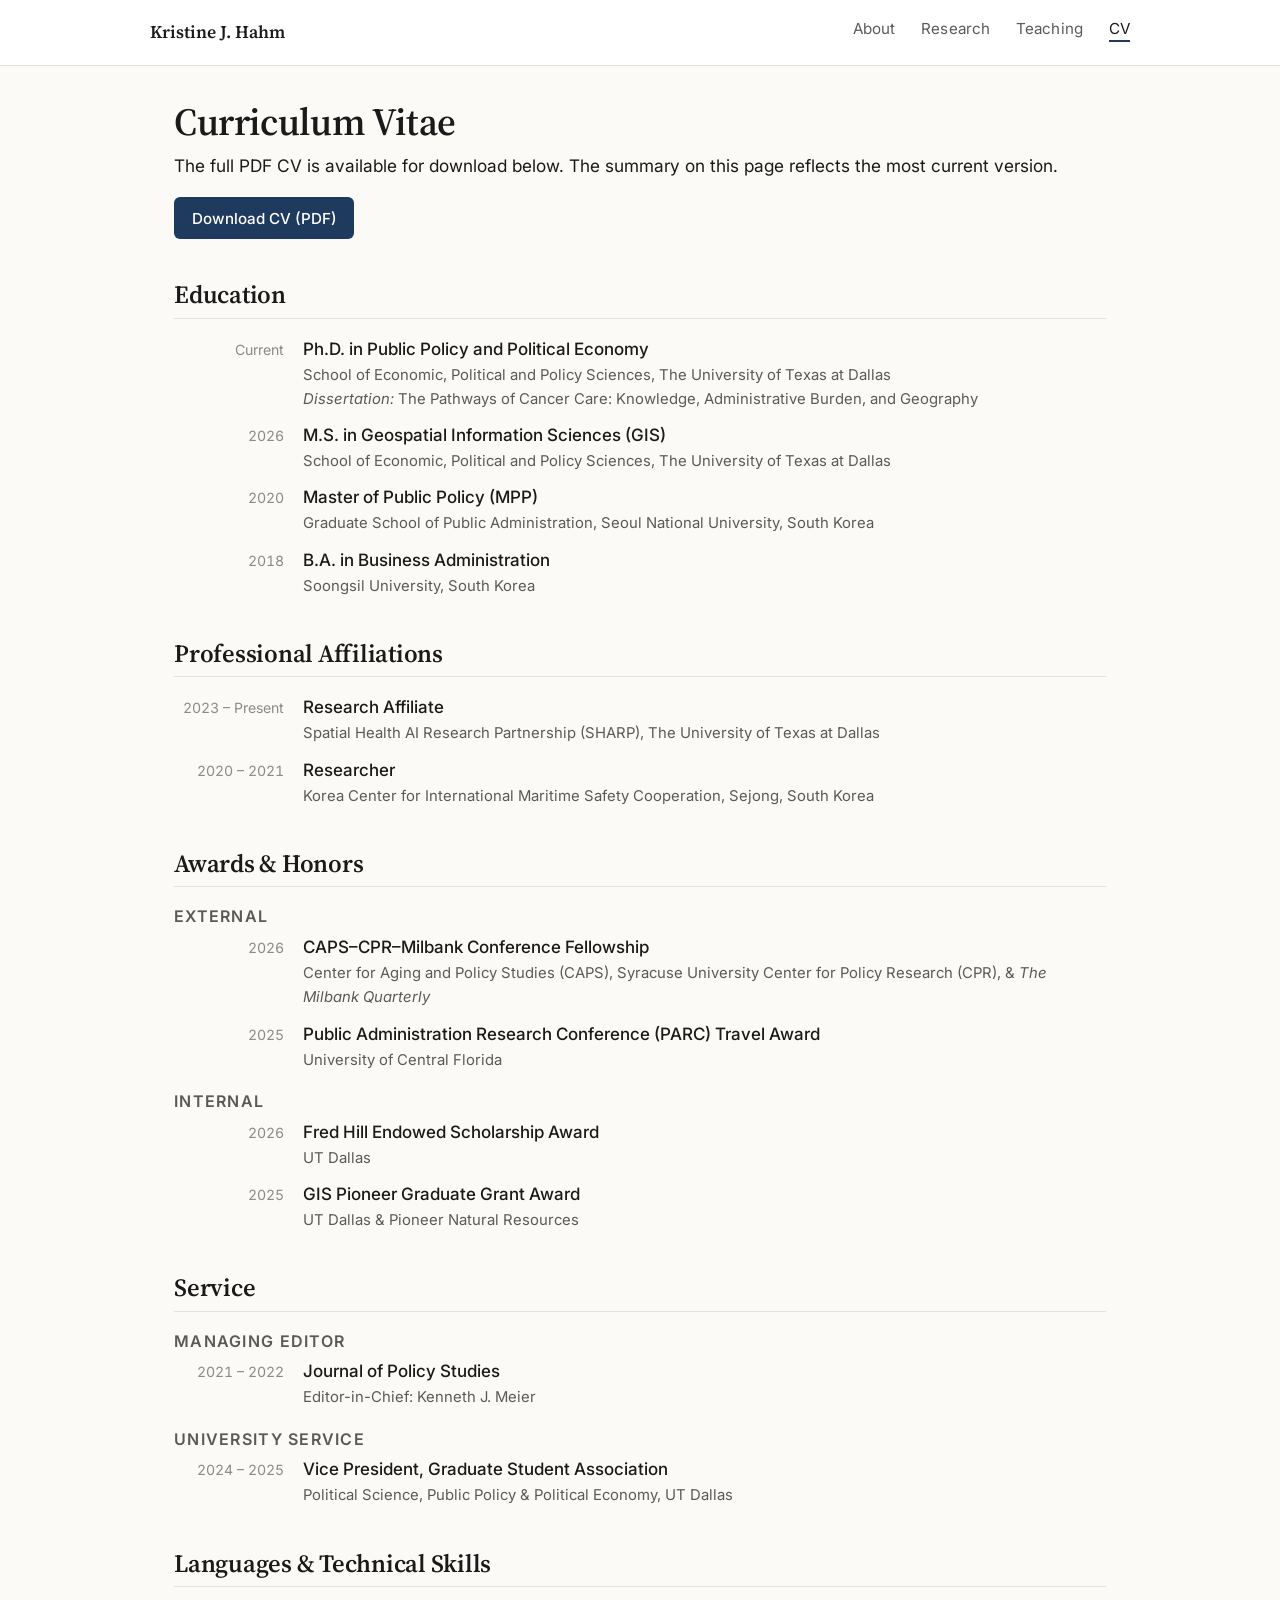
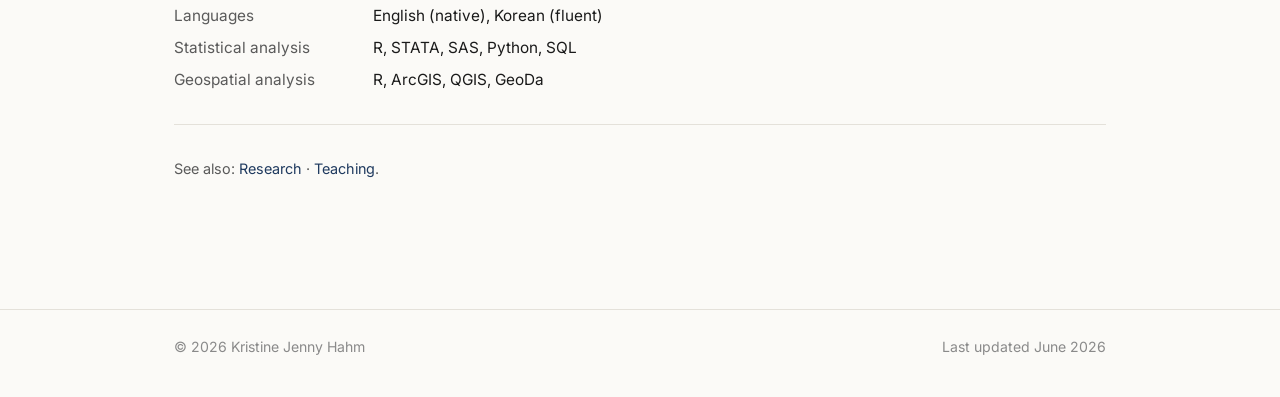
==== cv.html @ a1dc701b "Add files via upload" ====
<!doctype html>
<html lang="en">
<head>
  <meta charset="utf-8" />
  <meta name="viewport" content="width=device-width, initial-scale=1" />
  <title>CV — Kristine Jenny Hahm</title>
  <meta name="description" content="Curriculum vitae of Kristine Jenny Hahm." />
  <link rel="preconnect" href="https://fonts.googleapis.com" />
  <link rel="preconnect" href="https://fonts.gstatic.com" crossorigin />
  <link href="https://fonts.googleapis.com/css2?family=Inter:wght@400;500;600&family=Source+Serif+4:wght@400;500;600;700&display=swap" rel="stylesheet" />
  <link rel="stylesheet" href="css/style.css" />
</head>
<body>

<header class="site-header">
  <div class="container nav">
    <a href="index.html" class="nav-brand">Kristine J. Hahm</a>
    <nav>
      <ul class="nav-links">
        <li><a href="index.html">About</a></li>
        <li><a href="research.html">Research</a></li>
        <li><a href="teaching.html">Teaching</a></li>
        <li><a href="cv.html" class="active">CV</a></li>
      </ul>
    </nav>
  </div>
</header>

<main>
  <div class="container">

    <h1>Curriculum Vitae</h1>
    <p class="lead">
      The full PDF CV is available for download below. The summary on this page reflects the most current version.
    </p>

    <p>
      <a class="cta" href="assets/Hahm_CV.pdf" download>Download CV (PDF)</a>
    </p>

    <!-- ============ Education ============ -->
    <h2>Education</h2>
    <div class="timeline">
      <div class="year">Current</div>
      <div class="item">
        <div class="title">Ph.D. in Public Policy and Political Economy</div>
        <div class="sub">School of Economic, Political and Policy Sciences, The University of Texas at Dallas</div>
        <div class="sub"><em>Dissertation:</em> The Pathways of Cancer Care: Knowledge, Administrative Burden, and Geography</div>
      </div>

      <div class="year">2026</div>
      <div class="item">
        <div class="title">M.S. in Geospatial Information Sciences (GIS)</div>
        <div class="sub">School of Economic, Political and Policy Sciences, The University of Texas at Dallas</div>
      </div>

      <div class="year">2020</div>
      <div class="item">
        <div class="title">Master of Public Policy (MPP)</div>
        <div class="sub">Graduate School of Public Administration, Seoul National University, South Korea</div>
      </div>

      <div class="year">2018</div>
      <div class="item">
        <div class="title">B.A. in Business Administration</div>
        <div class="sub">Soongsil University, South Korea</div>
      </div>
    </div>

    <!-- ============ Affiliations ============ -->
    <h2>Professional Affiliations</h2>
    <div class="timeline">
      <div class="year">2023 – Present</div>
      <div class="item">
        <div class="title">Research Affiliate</div>
        <div class="sub">Spatial Health AI Research Partnership (SHARP), The University of Texas at Dallas</div>
      </div>
      <div class="year">2020 – 2021</div>
      <div class="item">
        <div class="title">Researcher</div>
        <div class="sub">Korea Center for International Maritime Safety Cooperation, Sejong, South Korea</div>
      </div>
    </div>

    <!-- ============ Awards ============ -->
    <h2>Awards &amp; Honors</h2>

    <h4>External</h4>
    <div class="timeline">
      <div class="year">2026</div>
      <div class="item">
        <div class="title">CAPS–CPR–Milbank Conference Fellowship</div>
        <div class="sub">Center for Aging and Policy Studies (CAPS), Syracuse University Center for Policy Research (CPR), &amp; <em>The Milbank Quarterly</em></div>
      </div>
      <div class="year">2025</div>
      <div class="item">
        <div class="title">Public Administration Research Conference (PARC) Travel Award</div>
        <div class="sub">University of Central Florida</div>
      </div>
    </div>

    <h4>Internal</h4>
    <div class="timeline">
      <div class="year">2026</div>
      <div class="item">
        <div class="title">Fred Hill Endowed Scholarship Award</div>
        <div class="sub">UT Dallas</div>
      </div>
      <div class="year">2025</div>
      <div class="item">
        <div class="title">GIS Pioneer Graduate Grant Award</div>
        <div class="sub">UT Dallas &amp; Pioneer Natural Resources</div>
      </div>
    </div>

    <!-- ============ Service ============ -->
    <h2>Service</h2>

    <h4>Managing Editor</h4>
    <div class="timeline">
      <div class="year">2021 – 2022</div>
      <div class="item">
        <div class="title">Journal of Policy Studies</div>
        <div class="sub">Editor-in-Chief: Kenneth J. Meier</div>
      </div>
    </div>

    <h4>University Service</h4>
    <div class="timeline">
      <div class="year">2024 – 2025</div>
      <div class="item">
        <div class="title">Vice President, Graduate Student Association</div>
        <div class="sub">Political Science, Public Policy &amp; Political Economy, UT Dallas</div>
      </div>
    </div>

    <!-- ============ Skills ============ -->
    <h2>Languages &amp; Technical Skills</h2>
    <dl class="facts">
      <dt>Languages</dt>
      <dd>English (native), Korean (fluent)</dd>
      <dt>Statistical analysis</dt>
      <dd>R, STATA, SAS, Python, SQL</dd>
      <dt>Geospatial analysis</dt>
      <dd>R, ArcGIS, QGIS, GeoDa</dd>
    </dl>

    <hr/>
    <p class="small muted">
      See also: <a href="research.html">Research</a> · <a href="teaching.html">Teaching</a>.
    </p>

  </div>
</main>

<footer class="site-footer">
  <div class="container">
    <span>&copy; <span id="year"></span> Kristine Jenny Hahm</span>
    <span>Last updated June 2026</span>
  </div>
</footer>

<script>document.getElementById('year').textContent = new Date().getFullYear();</script>

</body>
</html>
---- css/style.css ----
/* ---------- Variables ---------- */
:root {
  --color-bg: #fbfaf7;
  --color-surface: #ffffff;
  --color-text: #1a1a1a;
  --color-muted: #5a5a5a;
  --color-soft: #8a8a8a;
  --color-rule: #e4e1da;
  --color-accent: #1f3a5f;       /* deep navy */
  --color-accent-hover: #2f5685;
  --color-highlight: #8b2e2e;    /* deep burgundy for accents */

  --font-serif: 'Source Serif 4', 'Source Serif Pro', 'Crimson Pro', Georgia, 'Times New Roman', serif;
  --font-sans:  'Inter', -apple-system, BlinkMacSystemFont, 'Segoe UI', Helvetica, Arial, sans-serif;

  --max-width: 980px;
  --gutter: 1.5rem;
  --radius: 6px;
  --transition: 160ms ease;
}

/* ---------- Reset / Base ---------- */
*, *::before, *::after { box-sizing: border-box; }
html { -webkit-text-size-adjust: 100%; }
body {
  margin: 0;
  background: var(--color-bg);
  color: var(--color-text);
  font-family: var(--font-sans);
  font-size: 17px;
  line-height: 1.65;
  -webkit-font-smoothing: antialiased;
  -moz-osx-font-smoothing: grayscale;
}

img { max-width: 100%; height: auto; display: block; }

a {
  color: var(--color-accent);
  text-decoration: none;
  border-bottom: 1px solid transparent;
  transition: color var(--transition), border-color var(--transition);
}
a:hover { color: var(--color-accent-hover); border-bottom-color: currentColor; }

h1, h2, h3, h4 {
  font-family: var(--font-serif);
  font-weight: 600;
  color: var(--color-text);
  letter-spacing: -0.01em;
  line-height: 1.25;
  margin-top: 0;
}

h1 { font-size: 2.4rem; margin-bottom: 0.4rem; }
h2 {
  font-size: 1.55rem;
  margin: 2.5rem 0 1rem;
  padding-bottom: 0.45rem;
  border-bottom: 1px solid var(--color-rule);
}
h3 { font-size: 1.15rem; margin: 1.6rem 0 0.5rem; }
h4 { font-size: 1rem; margin: 1.2rem 0 0.4rem; color: var(--color-muted); text-transform: uppercase; letter-spacing: 0.08em; font-family: var(--font-sans); font-weight: 600; }

p { margin: 0 0 1rem; }

ul { padding-left: 1.2rem; }
li { margin-bottom: 0.5rem; }

hr { border: 0; border-top: 1px solid var(--color-rule); margin: 2rem 0; }

/* ---------- Layout ---------- */
.container {
  max-width: var(--max-width);
  margin: 0 auto;
  padding: 0 var(--gutter);
}

main {
  padding: 2rem 0 4rem;
}

/* ---------- Navigation ---------- */
.site-header {
  background: var(--color-surface);
  border-bottom: 1px solid var(--color-rule);
  position: sticky;
  top: 0;
  z-index: 50;
  backdrop-filter: saturate(180%) blur(6px);
}

.nav {
  display: flex;
  align-items: center;
  justify-content: space-between;
  padding: 0.9rem 0;
}

.nav-brand {
  font-family: var(--font-serif);
  font-size: 1.1rem;
  font-weight: 600;
  color: var(--color-text);
  border: none;
}
.nav-brand:hover { color: var(--color-accent); border: none; }

.nav-links {
  display: flex;
  gap: 1.6rem;
  list-style: none;
  margin: 0;
  padding: 0;
}
.nav-links a {
  color: var(--color-muted);
  font-size: 0.95rem;
  letter-spacing: 0.01em;
  border-bottom: 2px solid transparent;
  padding-bottom: 2px;
}
.nav-links a:hover { color: var(--color-accent); }
.nav-links a.active {
  color: var(--color-text);
  border-bottom-color: var(--color-accent);
}

/* ---------- Hero (home) ---------- */
.hero {
  display: grid;
  grid-template-columns: 240px 1fr;
  gap: 2.5rem;
  align-items: start;
  padding: 2.5rem 0 1.5rem;
}

.hero-photo {
  border-radius: var(--radius);
  overflow: hidden;
  box-shadow: 0 1px 3px rgba(0,0,0,0.06), 0 6px 18px rgba(0,0,0,0.06);
  aspect-ratio: 1 / 1;
  background: #eee;
}
.hero-photo img {
  width: 100%; height: 100%; object-fit: cover;
}

.hero-meta {
  margin-top: 0.4rem;
  color: var(--color-muted);
  font-size: 1rem;
  line-height: 1.55;
}
.hero-meta p { margin: 0.15rem 0; }
.hero-meta .role { color: var(--color-text); font-weight: 500; }

.hero-links {
  margin-top: 1rem;
  display: flex;
  flex-wrap: wrap;
  gap: 0.5rem;
}
.hero-links a {
  display: inline-block;
  font-size: 0.9rem;
  padding: 0.35rem 0.8rem;
  border: 1px solid var(--color-rule);
  border-radius: 999px;
  color: var(--color-muted);
  background: var(--color-surface);
}
.hero-links a:hover {
  color: var(--color-accent);
  border-color: var(--color-accent);
}

/* ---------- Content blocks ---------- */
.lead {
  font-size: 1.08rem;
  color: var(--color-text);
}

.tags {
  display: flex;
  flex-wrap: wrap;
  gap: 0.4rem;
  margin: 0.6rem 0 1rem;
  padding: 0;
  list-style: none;
}
.tags li {
  font-size: 0.82rem;
  padding: 0.2rem 0.65rem;
  background: rgba(31, 58, 95, 0.07);
  color: var(--color-accent);
  border-radius: 999px;
  margin: 0;
}

/* Publication-style entries */
.entry {
  margin: 0 0 1.1rem;
  padding-left: 0.9rem;
  border-left: 2px solid var(--color-rule);
}
.entry:hover { border-left-color: var(--color-accent); }
.entry-title {
  font-weight: 500;
  color: var(--color-text);
}
.entry-meta {
  color: var(--color-muted);
  font-size: 0.92rem;
  margin-top: 0.15rem;
}
.entry-venue { font-style: italic; }
.entry-tag {
  display: inline-block;
  font-size: 0.72rem;
  text-transform: uppercase;
  letter-spacing: 0.08em;
  padding: 0.1rem 0.5rem;
  margin-left: 0.4rem;
  border-radius: 3px;
  background: var(--color-highlight);
  color: #fff;
  vertical-align: 0.1em;
}

.subgroup {
  margin: 1.6rem 0 1rem;
}
.subgroup-title {
  font-family: var(--font-sans);
  font-size: 0.82rem;
  text-transform: uppercase;
  letter-spacing: 0.1em;
  color: var(--color-soft);
  margin: 0 0 0.7rem;
  font-weight: 600;
}

/* Two-column blocks for short fact sheets */
.facts {
  display: grid;
  grid-template-columns: 180px 1fr;
  gap: 0.4rem 1.2rem;
  margin: 1rem 0;
  font-size: 0.96rem;
}
.facts dt { color: var(--color-muted); }
.facts dd { margin: 0; }

/* CV-style year/right column */
.timeline {
  display: grid;
  grid-template-columns: 110px 1fr;
  gap: 0.6rem 1.2rem;
  align-items: baseline;
}
.timeline .year {
  color: var(--color-soft);
  font-size: 0.88rem;
  font-variant-numeric: tabular-nums;
  text-align: right;
  padding-top: 0.1rem;
}
.timeline .item .title { font-weight: 500; }
.timeline .item .sub { color: var(--color-muted); font-size: 0.93rem; }

/* CTA / download */
.cta {
  display: inline-flex;
  align-items: center;
  gap: 0.5rem;
  padding: 0.55rem 1.1rem;
  background: var(--color-accent);
  color: #fff;
  border: none;
  border-radius: var(--radius);
  font-size: 0.95rem;
  font-weight: 500;
}
.cta:hover { background: var(--color-accent-hover); color: #fff; border: none; }
.cta.secondary {
  background: transparent;
  color: var(--color-accent);
  border: 1px solid var(--color-accent);
}
.cta.secondary:hover { background: var(--color-accent); color: #fff; }

/* ---------- Footer ---------- */
.site-footer {
  border-top: 1px solid var(--color-rule);
  padding: 1.6rem 0 2.4rem;
  margin-top: 3rem;
  color: var(--color-soft);
  font-size: 0.88rem;
}
.site-footer .container {
  display: flex;
  justify-content: space-between;
  flex-wrap: wrap;
  gap: 0.5rem;
}

/* ---------- Utility ---------- */
.muted { color: var(--color-muted); }
.small { font-size: 0.9rem; }
.center { text-align: center; }
.mb-0 { margin-bottom: 0; }
.mt-0 { margin-top: 0; }

/* ---------- Responsive ---------- */
@media (max-width: 720px) {
  body { font-size: 16px; }
  h1 { font-size: 1.9rem; }
  h2 { font-size: 1.35rem; }
  .hero {
    grid-template-columns: 1fr;
    gap: 1.5rem;
    padding-top: 1.5rem;
    text-align: left;
  }
  .hero-photo {
    max-width: 200px;
  }
  .facts { grid-template-columns: 1fr; gap: 0.1rem; }
  .facts dt { color: var(--color-soft); font-size: 0.85rem; text-transform: uppercase; letter-spacing: 0.05em; margin-top: 0.6rem; }
  .timeline { grid-template-columns: 1fr; gap: 0.2rem; }
  .timeline .year { text-align: left; }
  .nav { flex-direction: column; gap: 0.6rem; align-items: flex-start; }
  .nav-links { gap: 1.1rem; flex-wrap: wrap; }
}
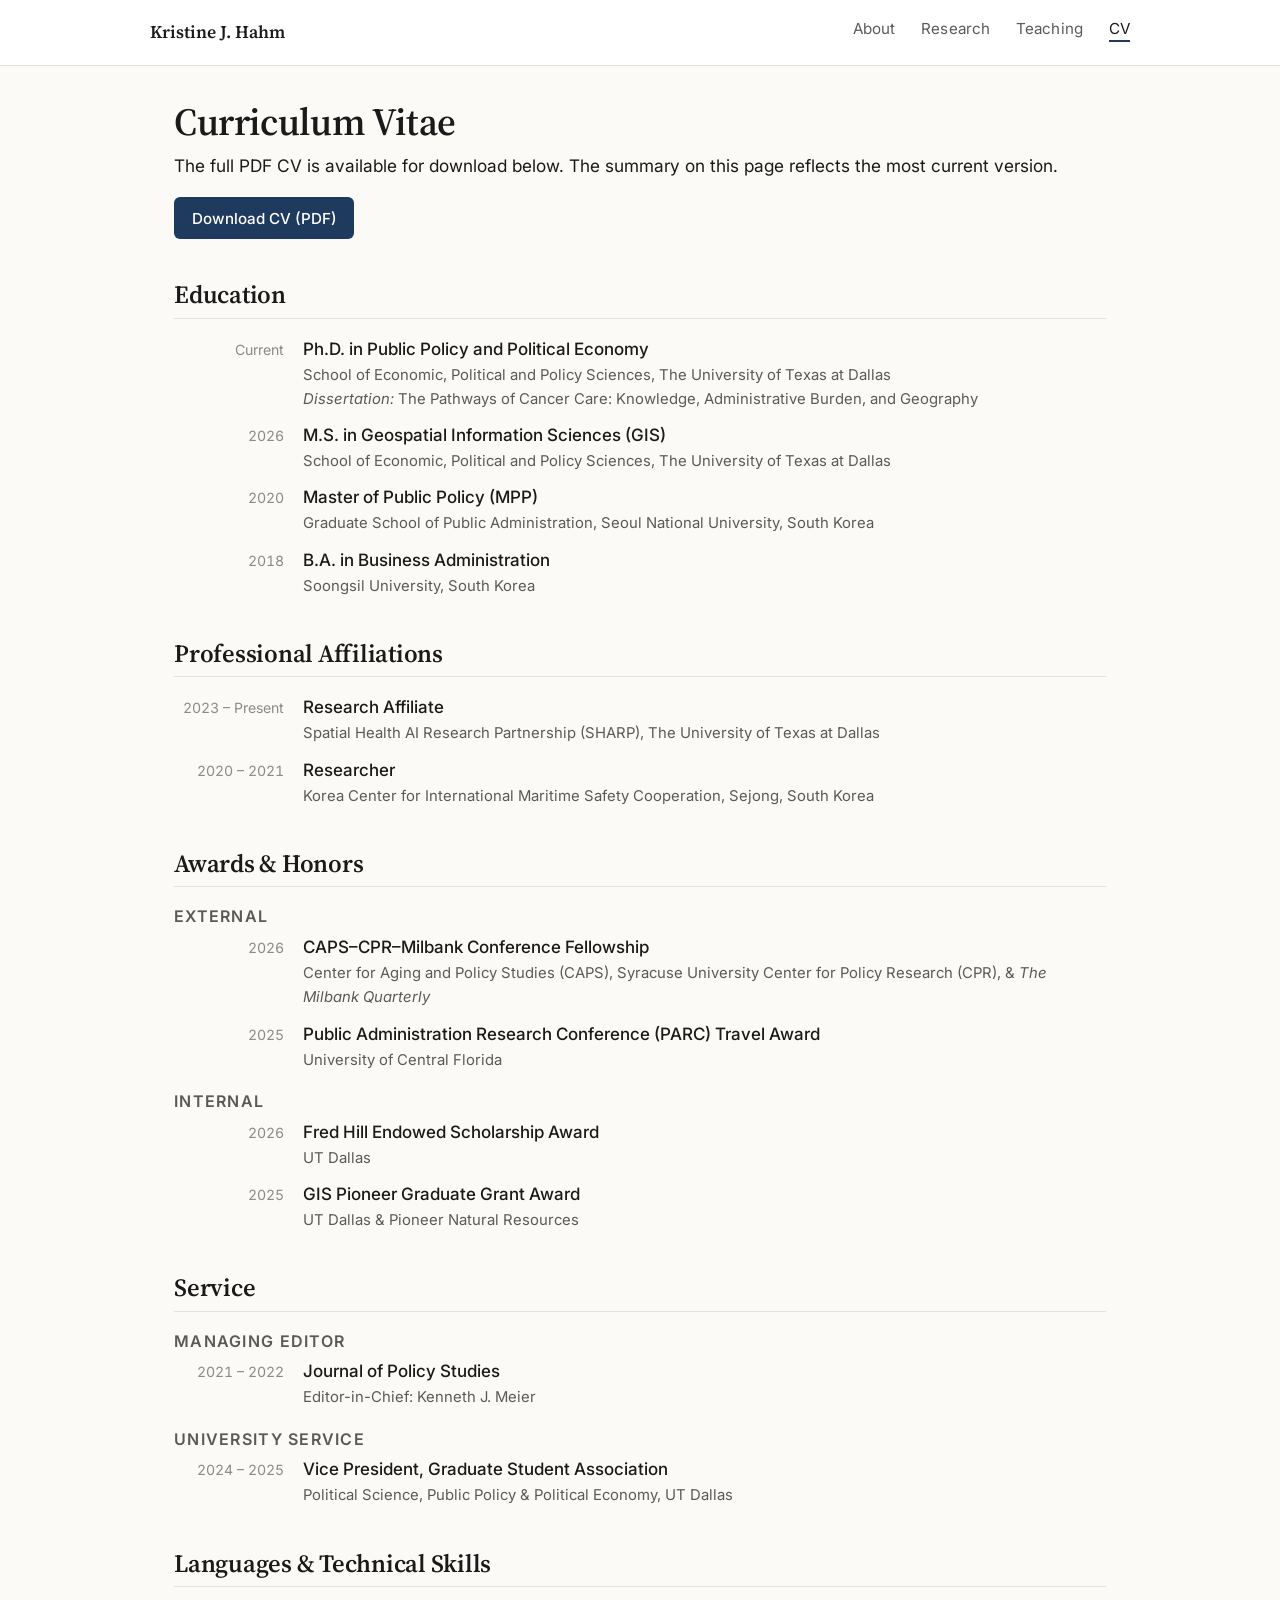
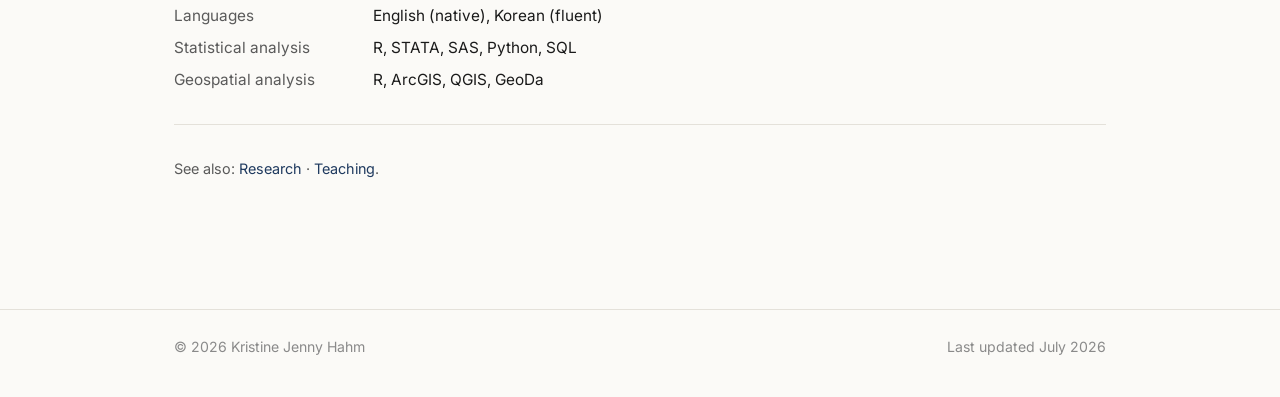
==== commit 7eba4ee3: "Add files via upload" ====
--- a/cv.html
+++ b/cv.html
@@ -156,7 +156,7 @@
 <footer class="site-footer">
   <div class="container">
     <span>&copy; <span id="year"></span> Kristine Jenny Hahm</span>
-    <span>Last updated June 2026</span>
+    <span>Last updated July 2026</span>
   </div>
 </footer>
 
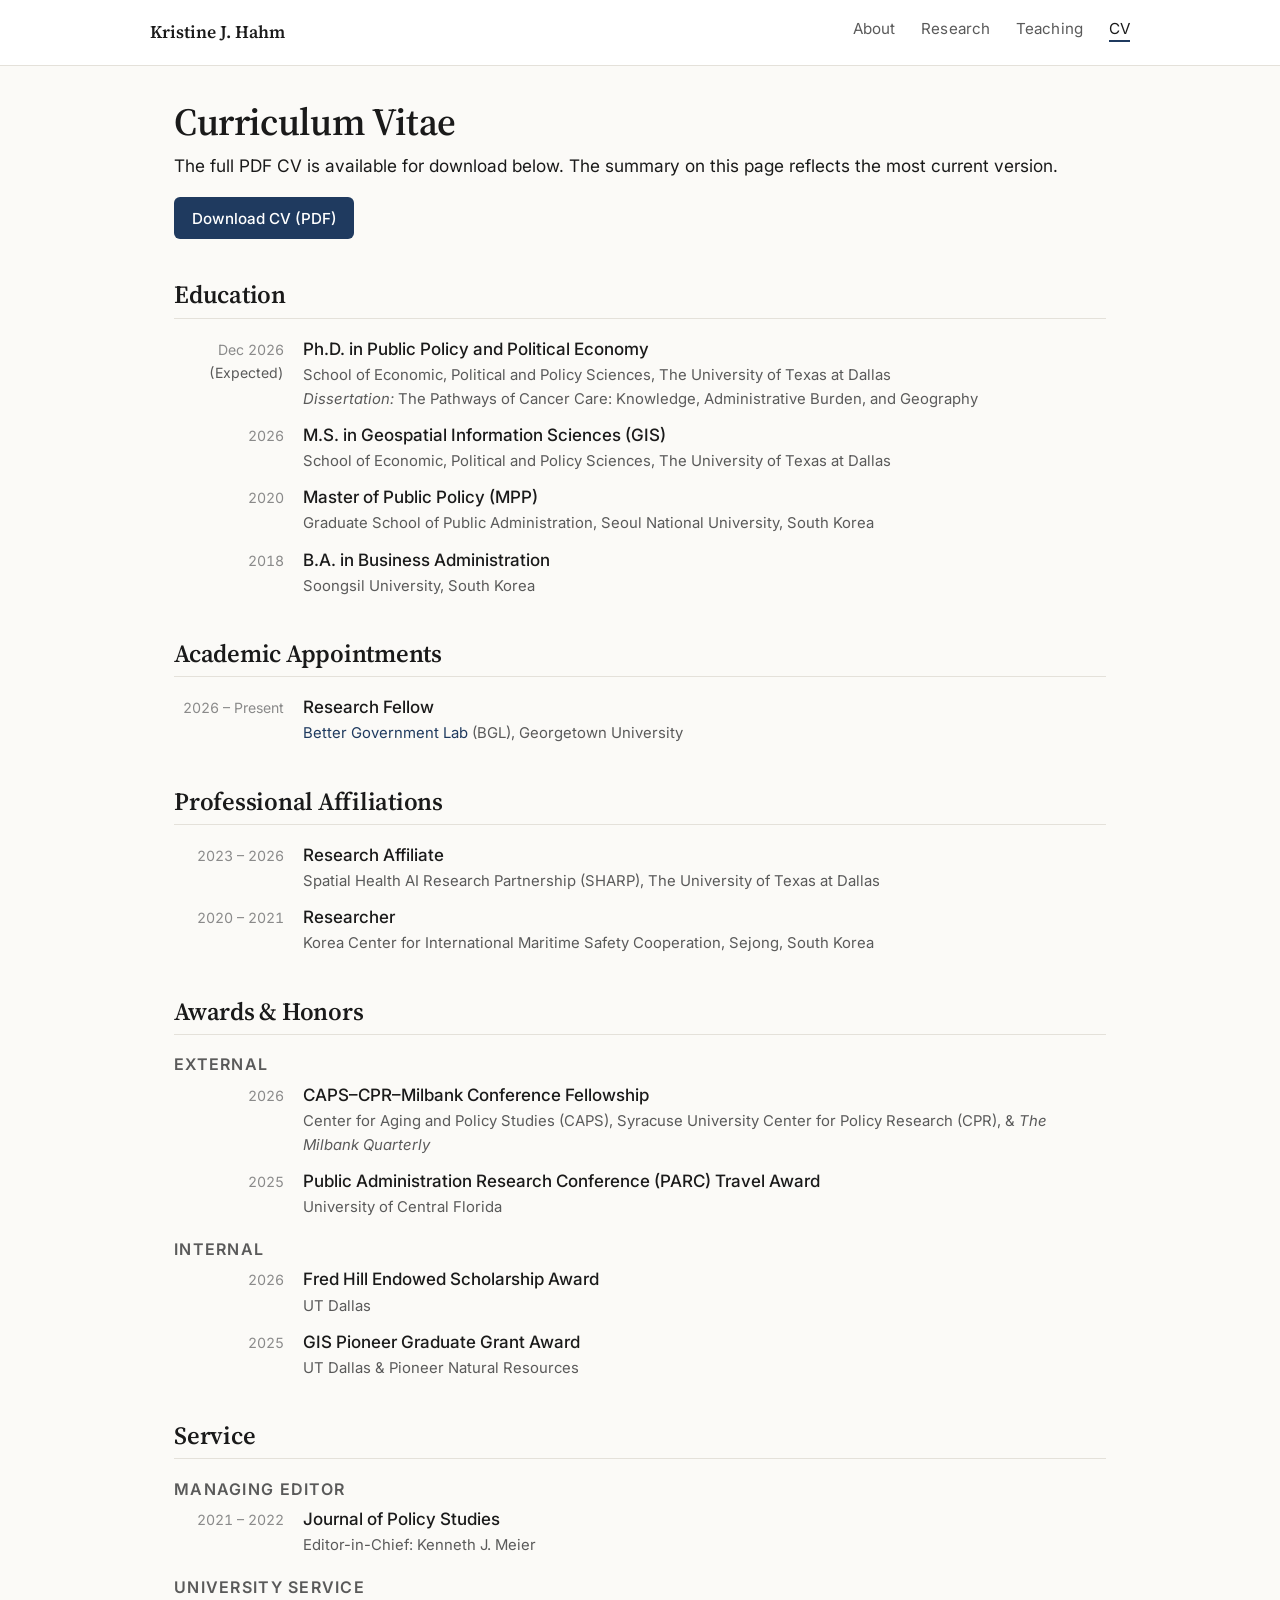
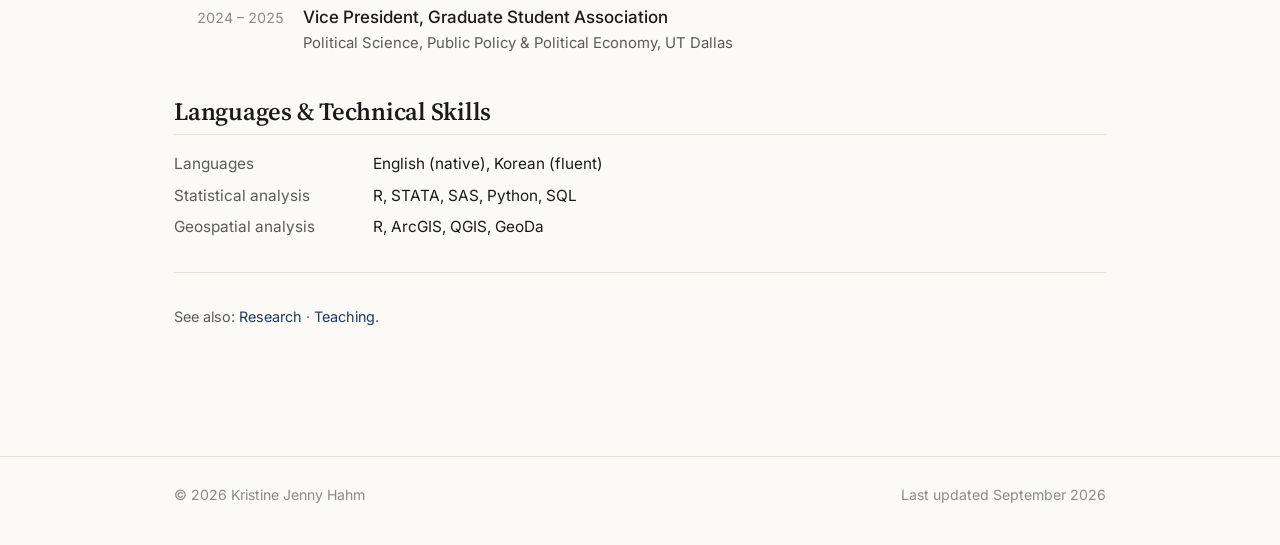
==== commit e00d2f58: "Add files via upload" ====
--- a/cv.html
+++ b/cv.html
@@ -41,7 +41,7 @@
     <!-- ============ Education ============ -->
     <h2>Education</h2>
     <div class="timeline">
-      <div class="year">Current</div>
+      <div class="year">Dec 2026<br/><span class="muted">(Expected)</span></div>
       <div class="item">
         <div class="title">Ph.D. in Public Policy and Political Economy</div>
         <div class="sub">School of Economic, Political and Policy Sciences, The University of Texas at Dallas</div>
@@ -67,10 +67,20 @@
       </div>
     </div>
 
+    <!-- ============ Academic Appointments ============ -->
+    <h2>Academic Appointments</h2>
+    <div class="timeline">
+      <div class="year">2026 – Present</div>
+      <div class="item">
+        <div class="title">Research Fellow</div>
+        <div class="sub"><a href="https://www.bettergovernmentlab.org/" target="_blank" rel="noopener">Better Government Lab</a> (BGL), Georgetown University</div>
+      </div>
+    </div>
+
     <!-- ============ Affiliations ============ -->
     <h2>Professional Affiliations</h2>
     <div class="timeline">
-      <div class="year">2023 – Present</div>
+      <div class="year">2023 – 2026</div>
       <div class="item">
         <div class="title">Research Affiliate</div>
         <div class="sub">Spatial Health AI Research Partnership (SHARP), The University of Texas at Dallas</div>
@@ -156,7 +166,7 @@
 <footer class="site-footer">
   <div class="container">
     <span>&copy; <span id="year"></span> Kristine Jenny Hahm</span>
-    <span>Last updated July 2026</span>
+    <span>Last updated September 2026</span>
   </div>
 </footer>
 
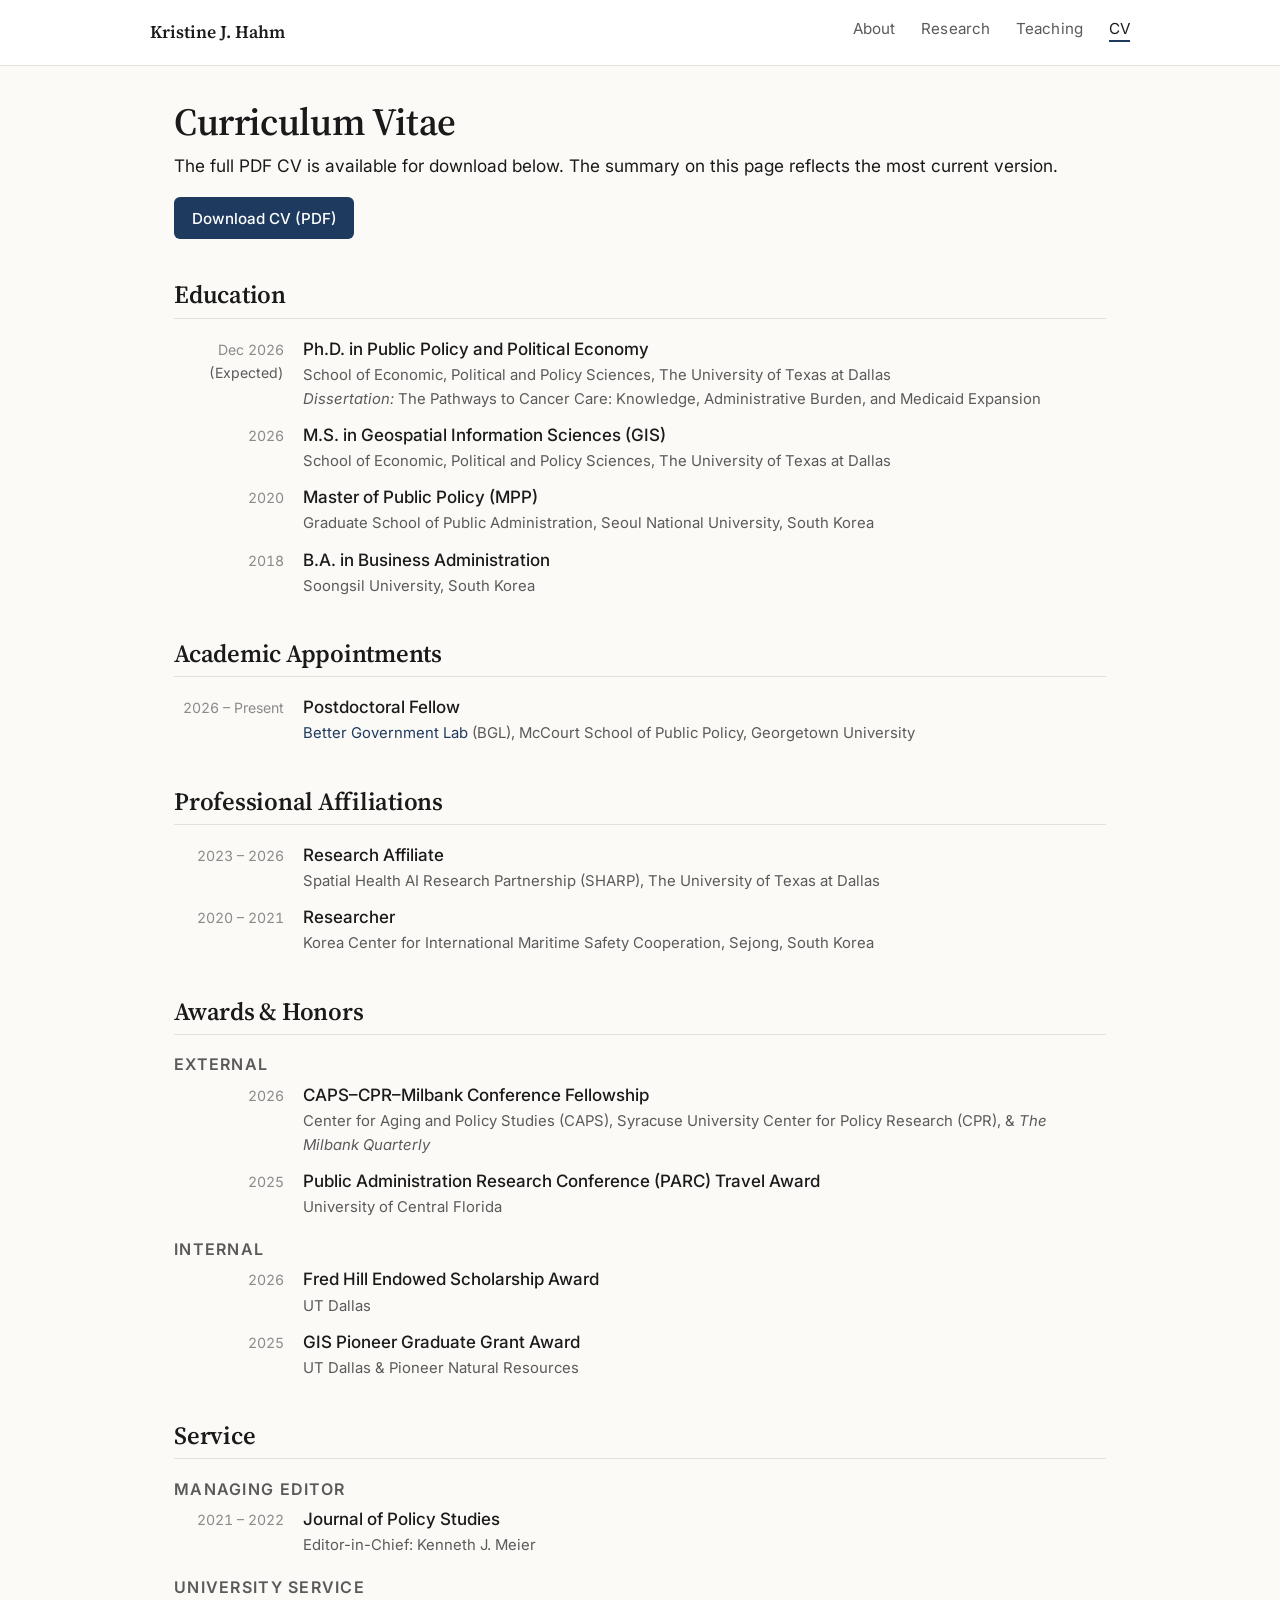
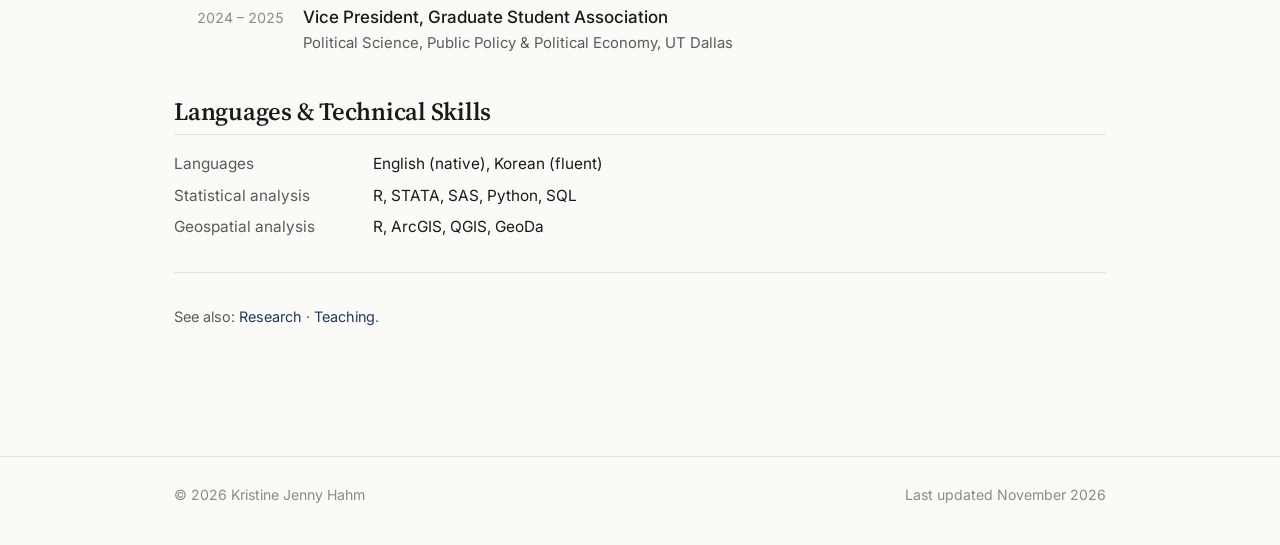
==== commit e8bef9bf: "Add files via upload" ====
--- a/cv.html
+++ b/cv.html
@@ -45,7 +45,7 @@
       <div class="item">
         <div class="title">Ph.D. in Public Policy and Political Economy</div>
         <div class="sub">School of Economic, Political and Policy Sciences, The University of Texas at Dallas</div>
-        <div class="sub"><em>Dissertation:</em> The Pathways of Cancer Care: Knowledge, Administrative Burden, and Geography</div>
+        <div class="sub"><em>Dissertation:</em> The Pathways to Cancer Care: Knowledge, Administrative Burden, and Medicaid Expansion</div>
       </div>
 
       <div class="year">2026</div>
@@ -72,8 +72,8 @@
     <div class="timeline">
       <div class="year">2026 – Present</div>
       <div class="item">
-        <div class="title">Research Fellow</div>
-        <div class="sub"><a href="https://www.bettergovernmentlab.org/" target="_blank" rel="noopener">Better Government Lab</a> (BGL), Georgetown University</div>
+        <div class="title">Postdoctoral Fellow</div>
+        <div class="sub"><a href="https://www.bettergovernmentlab.org/" target="_blank" rel="noopener">Better Government Lab</a> (BGL), McCourt School of Public Policy, Georgetown University</div>
       </div>
     </div>
 
@@ -166,7 +166,7 @@
 <footer class="site-footer">
   <div class="container">
     <span>&copy; <span id="year"></span> Kristine Jenny Hahm</span>
-    <span>Last updated September 2026</span>
+    <span>Last updated November 2026</span>
   </div>
 </footer>
 
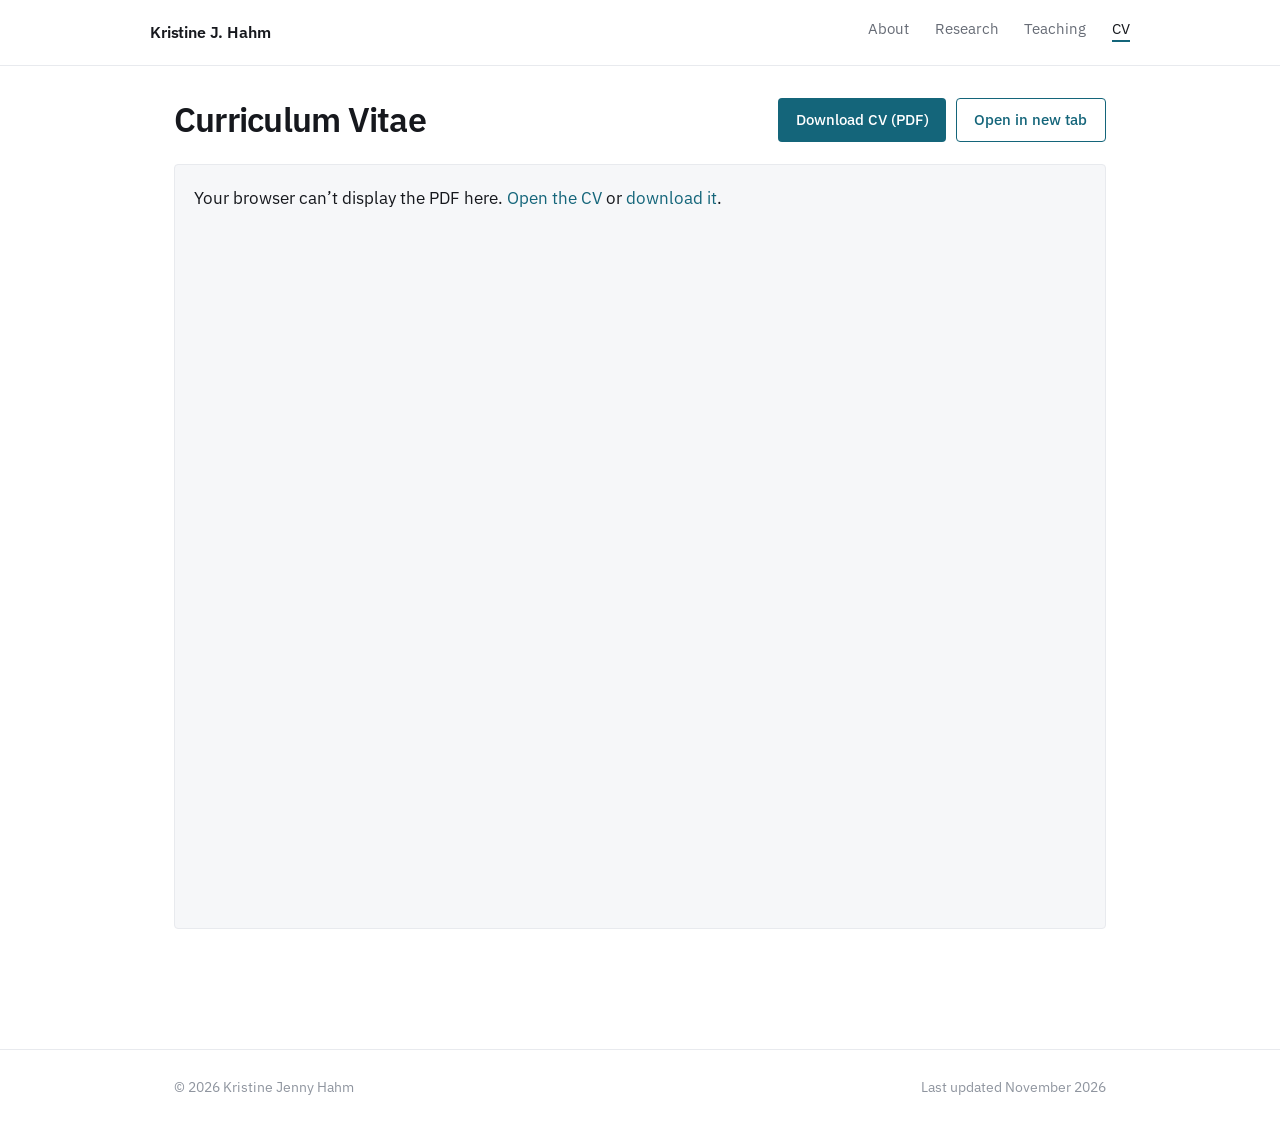
==== commit 52144d73: "Add files via upload" ====
--- a/cv.html
+++ b/cv.html
@@ -29,136 +29,21 @@
 <main>
   <div class="container">
 
-    <h1>Curriculum Vitae</h1>
-    <p class="lead">
-      The full PDF CV is available for download below. The summary on this page reflects the most current version.
-    </p>
-
-    <p>
-      <a class="cta" href="assets/Hahm_CV.pdf" download>Download CV (PDF)</a>
-    </p>
-
-    <!-- ============ Education ============ -->
-    <h2>Education</h2>
-    <div class="timeline">
-      <div class="year">Dec 2026<br/><span class="muted">(Expected)</span></div>
-      <div class="item">
-        <div class="title">Ph.D. in Public Policy and Political Economy</div>
-        <div class="sub">School of Economic, Political and Policy Sciences, The University of Texas at Dallas</div>
-        <div class="sub"><em>Dissertation:</em> The Pathways to Cancer Care: Knowledge, Administrative Burden, and Medicaid Expansion</div>
-      </div>
-
-      <div class="year">2026</div>
-      <div class="item">
-        <div class="title">M.S. in Geospatial Information Sciences (GIS)</div>
-        <div class="sub">School of Economic, Political and Policy Sciences, The University of Texas at Dallas</div>
-      </div>
-
-      <div class="year">2020</div>
-      <div class="item">
-        <div class="title">Master of Public Policy (MPP)</div>
-        <div class="sub">Graduate School of Public Administration, Seoul National University, South Korea</div>
-      </div>
-
-      <div class="year">2018</div>
-      <div class="item">
-        <div class="title">B.A. in Business Administration</div>
-        <div class="sub">Soongsil University, South Korea</div>
+    <div class="cv-header">
+      <h1>Curriculum Vitae</h1>
+      <div class="cv-actions">
+        <a class="cta" href="assets/Hahm_CV.pdf" download="Hahm_KJ_CV.pdf">Download CV (PDF)</a>
+        <a class="cta secondary" href="assets/Hahm_CV.pdf" target="_blank" rel="noopener">Open in new tab</a>
       </div>
     </div>
 
-    <!-- ============ Academic Appointments ============ -->
-    <h2>Academic Appointments</h2>
-    <div class="timeline">
-      <div class="year">2026 – Present</div>
-      <div class="item">
-        <div class="title">Postdoctoral Fellow</div>
-        <div class="sub"><a href="https://www.bettergovernmentlab.org/" target="_blank" rel="noopener">Better Government Lab</a> (BGL), McCourt School of Public Policy, Georgetown University</div>
-      </div>
-    </div>
-
-    <!-- ============ Affiliations ============ -->
-    <h2>Professional Affiliations</h2>
-    <div class="timeline">
-      <div class="year">2023 – 2026</div>
-      <div class="item">
-        <div class="title">Research Affiliate</div>
-        <div class="sub">Spatial Health AI Research Partnership (SHARP), The University of Texas at Dallas</div>
-      </div>
-      <div class="year">2020 – 2021</div>
-      <div class="item">
-        <div class="title">Researcher</div>
-        <div class="sub">Korea Center for International Maritime Safety Cooperation, Sejong, South Korea</div>
-      </div>
-    </div>
-
-    <!-- ============ Awards ============ -->
-    <h2>Awards &amp; Honors</h2>
-
-    <h4>External</h4>
-    <div class="timeline">
-      <div class="year">2026</div>
-      <div class="item">
-        <div class="title">CAPS–CPR–Milbank Conference Fellowship</div>
-        <div class="sub">Center for Aging and Policy Studies (CAPS), Syracuse University Center for Policy Research (CPR), &amp; <em>The Milbank Quarterly</em></div>
-      </div>
-      <div class="year">2025</div>
-      <div class="item">
-        <div class="title">Public Administration Research Conference (PARC) Travel Award</div>
-        <div class="sub">University of Central Florida</div>
-      </div>
-    </div>
-
-    <h4>Internal</h4>
-    <div class="timeline">
-      <div class="year">2026</div>
-      <div class="item">
-        <div class="title">Fred Hill Endowed Scholarship Award</div>
-        <div class="sub">UT Dallas</div>
-      </div>
-      <div class="year">2025</div>
-      <div class="item">
-        <div class="title">GIS Pioneer Graduate Grant Award</div>
-        <div class="sub">UT Dallas &amp; Pioneer Natural Resources</div>
-      </div>
-    </div>
-
-    <!-- ============ Service ============ -->
-    <h2>Service</h2>
-
-    <h4>Managing Editor</h4>
-    <div class="timeline">
-      <div class="year">2021 – 2022</div>
-      <div class="item">
-        <div class="title">Journal of Policy Studies</div>
-        <div class="sub">Editor-in-Chief: Kenneth J. Meier</div>
-      </div>
-    </div>
-
-    <h4>University Service</h4>
-    <div class="timeline">
-      <div class="year">2024 – 2025</div>
-      <div class="item">
-        <div class="title">Vice President, Graduate Student Association</div>
-        <div class="sub">Political Science, Public Policy &amp; Political Economy, UT Dallas</div>
-      </div>
-    </div>
-
-    <!-- ============ Skills ============ -->
-    <h2>Languages &amp; Technical Skills</h2>
-    <dl class="facts">
-      <dt>Languages</dt>
-      <dd>English (native), Korean (fluent)</dd>
-      <dt>Statistical analysis</dt>
-      <dd>R, STATA, SAS, Python, SQL</dd>
-      <dt>Geospatial analysis</dt>
-      <dd>R, ArcGIS, QGIS, GeoDa</dd>
-    </dl>
-
-    <hr/>
-    <p class="small muted">
-      See also: <a href="research.html">Research</a> · <a href="teaching.html">Teaching</a>.
-    </p>
+    <object class="cv-frame" data="assets/Hahm_CV.pdf#view=FitH" type="application/pdf" aria-label="Curriculum vitae of Kristine Jenny Hahm (PDF)">
+      <p>
+        Your browser can&rsquo;t display the PDF here.
+        <a href="assets/Hahm_CV.pdf" target="_blank" rel="noopener">Open the CV</a> or
+        <a href="assets/Hahm_CV.pdf" download="Hahm_KJ_CV.pdf">download it</a>.
+      </p>
+    </object>
 
   </div>
 </main>
--- a/css/style.css
+++ b/css/style.css
@@ -1,21 +1,30 @@
+/* ============================================================
+   Kristine J. Hahm — site styles
+   Theme: white ground, IBM Plex Sans throughout, teal accent.
+   Previous theme preserved at css/style_paper.css
+   ============================================================ */
+
+@import url('https://fonts.googleapis.com/css2?family=IBM+Plex+Sans:ital,wght@0,400;0,500;0,600;1,400&display=swap');
+
 /* ---------- Variables ---------- */
 :root {
-  --color-bg: #fbfaf7;
+  --color-bg: #ffffff;
   --color-surface: #ffffff;
-  --color-text: #1a1a1a;
-  --color-muted: #5a5a5a;
-  --color-soft: #8a8a8a;
-  --color-rule: #e4e1da;
-  --color-accent: #1f3a5f;       /* deep navy */
-  --color-accent-hover: #2f5685;
-  --color-highlight: #8b2e2e;    /* deep burgundy for accents */
-
-  --font-serif: 'Source Serif 4', 'Source Serif Pro', 'Crimson Pro', Georgia, 'Times New Roman', serif;
-  --font-sans:  'Inter', -apple-system, BlinkMacSystemFont, 'Segoe UI', Helvetica, Arial, sans-serif;
+  --color-text: #16181d;
+  --color-muted: #676c76;
+  --color-soft: #8f959f;
+  --color-rule: #e8eaee;
+  --color-accent: #14657a;        /* teal */
+  --color-accent-hover: #0f5063;
+  --color-highlight: #14657a;
+
+  --font-sans: 'IBM Plex Sans', -apple-system, BlinkMacSystemFont, 'Segoe UI', Helvetica, Arial, sans-serif;
+  --font-serif: var(--font-sans);  /* single-typeface theme */
 
   --max-width: 980px;
+  --measure: 100%;         /* shared text width — 100% fills the container; use e.g. 48rem to narrow */
   --gutter: 1.5rem;
-  --radius: 6px;
+  --radius: 4px;
   --transition: 160ms ease;
 }
 
@@ -44,30 +53,54 @@
 a:hover { color: var(--color-accent-hover); border-bottom-color: currentColor; }
 
 h1, h2, h3, h4 {
-  font-family: var(--font-serif);
-  font-weight: 600;
-  color: var(--color-text);
-  letter-spacing: -0.01em;
+  font-family: var(--font-sans);
+  color: var(--color-text);
   line-height: 1.25;
   margin-top: 0;
 }
 
-h1 { font-size: 2.4rem; margin-bottom: 0.4rem; }
+h1 {
+  font-size: 2.15rem;
+  font-weight: 600;
+  letter-spacing: -0.022em;
+  margin-bottom: 0.4rem;
+}
+
+/* Section label — small, tracked, teal. No rule. */
 h2 {
-  font-size: 1.55rem;
-  margin: 2.5rem 0 1rem;
-  padding-bottom: 0.45rem;
-  border-bottom: 1px solid var(--color-rule);
-}
-h3 { font-size: 1.15rem; margin: 1.6rem 0 0.5rem; }
-h4 { font-size: 1rem; margin: 1.2rem 0 0.4rem; color: var(--color-muted); text-transform: uppercase; letter-spacing: 0.08em; font-family: var(--font-sans); font-weight: 600; }
-
-p { margin: 0 0 1rem; }
+  font-size: 0.82rem;
+  font-weight: 600;
+  text-transform: uppercase;
+  letter-spacing: 0.14em;
+  color: var(--color-accent);
+  margin: 3rem 0 1rem;
+  padding-bottom: 0;
+  border-bottom: none;
+}
+
+h3 {
+  font-size: 1.08rem;
+  font-weight: 600;
+  letter-spacing: -0.01em;
+  margin: 1.6rem 0 0.5rem;
+}
+
+/* Sub-label inside a section — quieter and smaller than h2. */
+h4 {
+  font-size: 0.74rem;
+  font-weight: 600;
+  text-transform: uppercase;
+  letter-spacing: 0.1em;
+  color: var(--color-soft);
+  margin: 1.8rem 0 0.6rem;
+}
+
+p { margin: 0 0 1rem; max-width: var(--measure); text-wrap: pretty; }
 
 ul { padding-left: 1.2rem; }
 li { margin-bottom: 0.5rem; }
 
-hr { border: 0; border-top: 1px solid var(--color-rule); margin: 2rem 0; }
+hr { border: 0; border-top: 1px solid var(--color-rule); margin: 2.4rem 0; }
 
 /* ---------- Layout ---------- */
 .container {
@@ -76,9 +109,7 @@
   padding: 0 var(--gutter);
 }
 
-main {
-  padding: 2rem 0 4rem;
-}
+main { padding: 2rem 0 4rem; }
 
 /* ---------- Navigation ---------- */
 .site-header {
@@ -87,7 +118,6 @@
   position: sticky;
   top: 0;
   z-index: 50;
-  backdrop-filter: saturate(180%) blur(6px);
 }
 
 .nav {
@@ -98,9 +128,10 @@
 }
 
 .nav-brand {
-  font-family: var(--font-serif);
-  font-size: 1.1rem;
-  font-weight: 600;
+  font-family: var(--font-sans);
+  font-size: 1.02rem;
+  font-weight: 600;
+  letter-spacing: -0.01em;
   color: var(--color-text);
   border: none;
 }
@@ -115,8 +146,7 @@
 }
 .nav-links a {
   color: var(--color-muted);
-  font-size: 0.95rem;
-  letter-spacing: 0.01em;
+  font-size: 0.94rem;
   border-bottom: 2px solid transparent;
   padding-bottom: 2px;
 }
@@ -136,15 +166,13 @@
 }
 
 .hero-photo {
-  border-radius: var(--radius);
+  border-radius: 0;
   overflow: hidden;
-  box-shadow: 0 1px 3px rgba(0,0,0,0.06), 0 6px 18px rgba(0,0,0,0.06);
+  box-shadow: none;
   aspect-ratio: 1 / 1;
-  background: #eee;
-}
-.hero-photo img {
-  width: 100%; height: 100%; object-fit: cover;
-}
+  background: #eceef1;
+}
+.hero-photo img { width: 100%; height: 100%; object-fit: cover; }
 
 .hero-meta {
   margin-top: 0.4rem;
@@ -152,33 +180,36 @@
   font-size: 1rem;
   line-height: 1.55;
 }
-.hero-meta p { margin: 0.15rem 0; }
+.hero-meta p { margin: 0.15rem 0; max-width: none; }
 .hero-meta .role { color: var(--color-text); font-weight: 500; }
 
+/* Text links, not pills. */
 .hero-links {
-  margin-top: 1rem;
+  margin-top: 1.1rem;
   display: flex;
   flex-wrap: wrap;
-  gap: 0.5rem;
+  gap: 1.1rem;
 }
 .hero-links a {
   display: inline-block;
-  font-size: 0.9rem;
-  padding: 0.35rem 0.8rem;
-  border: 1px solid var(--color-rule);
-  border-radius: 999px;
-  color: var(--color-muted);
-  background: var(--color-surface);
+  font-size: 0.92rem;
+  padding: 0 0 1px;
+  border: none;
+  border-bottom: 1px solid var(--color-rule);
+  border-radius: 0;
+  background: none;
+  color: var(--color-accent);
 }
 .hero-links a:hover {
-  color: var(--color-accent);
-  border-color: var(--color-accent);
+  color: var(--color-accent-hover);
+  border-bottom-color: currentColor;
 }
 
 /* ---------- Content blocks ---------- */
 .lead {
-  font-size: 1.08rem;
-  color: var(--color-text);
+  font-size: 1.06rem;
+  color: var(--color-text);
+  max-width: var(--measure);
 }
 
 .tags {
@@ -192,19 +223,20 @@
 .tags li {
   font-size: 0.82rem;
   padding: 0.2rem 0.65rem;
-  background: rgba(31, 58, 95, 0.07);
-  color: var(--color-accent);
-  border-radius: 999px;
+  background: rgba(20, 101, 122, 0.08);
+  color: var(--color-accent);
+  border-radius: 3px;
   margin: 0;
 }
 
-/* Publication-style entries */
+/* Publication-style entries — no left rule, spacing does the separating. */
 .entry {
-  margin: 0 0 1.1rem;
-  padding-left: 0.9rem;
-  border-left: 2px solid var(--color-rule);
-}
-.entry:hover { border-left-color: var(--color-accent); }
+  margin: 0 0 1.4rem;
+  padding-left: 0;
+  border-left: none;
+  max-width: var(--measure);
+}
+.entry:hover { border-left-color: transparent; }
 .entry-title {
   font-weight: 500;
   color: var(--color-text);
@@ -228,12 +260,10 @@
   vertical-align: 0.1em;
 }
 
-.subgroup {
-  margin: 1.6rem 0 1rem;
-}
+.subgroup { margin: 1.8rem 0 1rem; }
 .subgroup-title {
   font-family: var(--font-sans);
-  font-size: 0.82rem;
+  font-size: 0.74rem;
   text-transform: uppercase;
   letter-spacing: 0.1em;
   color: var(--color-soft);
@@ -245,7 +275,7 @@
 .facts {
   display: grid;
   grid-template-columns: 180px 1fr;
-  gap: 0.4rem 1.2rem;
+  gap: 0.45rem 1.2rem;
   margin: 1rem 0;
   font-size: 0.96rem;
 }
@@ -256,12 +286,12 @@
 .timeline {
   display: grid;
   grid-template-columns: 110px 1fr;
-  gap: 0.6rem 1.2rem;
+  gap: 0.75rem 1.4rem;
   align-items: baseline;
 }
 .timeline .year {
-  color: var(--color-soft);
-  font-size: 0.88rem;
+  color: var(--color-accent);
+  font-size: 0.86rem;
   font-variant-numeric: tabular-nums;
   text-align: right;
   padding-top: 0.1rem;
@@ -279,7 +309,7 @@
   color: #fff;
   border: none;
   border-radius: var(--radius);
-  font-size: 0.95rem;
+  font-size: 0.92rem;
   font-weight: 500;
 }
 .cta:hover { background: var(--color-accent-hover); color: #fff; border: none; }
@@ -289,15 +319,38 @@
   border: 1px solid var(--color-accent);
 }
 .cta.secondary:hover { background: var(--color-accent); color: #fff; }
+
+/* CV page: embedded PDF viewer */
+.cv-header {
+  display: flex;
+  align-items: center;
+  justify-content: space-between;
+  flex-wrap: wrap;
+  gap: 1rem;
+  margin-bottom: 1.4rem;
+}
+.cv-header h1 { margin-bottom: 0; }
+.cv-actions { display: flex; flex-wrap: wrap; gap: 0.6rem; }
+.cv-frame {
+  display: block;
+  width: 100%;
+  height: 85vh;
+  min-height: 600px;
+  border: 1px solid var(--color-rule);
+  border-radius: var(--radius);
+  background: #f6f7f9;
+}
+.cv-frame p { padding: 1.2rem; margin: 0; }
 
 /* ---------- Footer ---------- */
 .site-footer {
   border-top: 1px solid var(--color-rule);
   padding: 1.6rem 0 2.4rem;
-  margin-top: 3rem;
+  margin-top: 3.5rem;
   color: var(--color-soft);
-  font-size: 0.88rem;
-}
+  font-size: 0.87rem;
+}
+.site-footer p { max-width: none; }
 .site-footer .container {
   display: flex;
   justify-content: space-between;
@@ -315,19 +368,23 @@
 /* ---------- Responsive ---------- */
 @media (max-width: 720px) {
   body { font-size: 16px; }
-  h1 { font-size: 1.9rem; }
-  h2 { font-size: 1.35rem; }
+  h1 { font-size: 1.85rem; }
+  h2 { margin-top: 2.4rem; }
   .hero {
     grid-template-columns: 1fr;
     gap: 1.5rem;
     padding-top: 1.5rem;
     text-align: left;
   }
-  .hero-photo {
-    max-width: 200px;
+  .hero-photo { max-width: 200px; }
+  .facts { grid-template-columns: 1fr; gap: 0.1rem; }
+  .facts dt {
+    color: var(--color-soft);
+    font-size: 0.85rem;
+    text-transform: uppercase;
+    letter-spacing: 0.05em;
+    margin-top: 0.6rem;
   }
-  .facts { grid-template-columns: 1fr; gap: 0.1rem; }
-  .facts dt { color: var(--color-soft); font-size: 0.85rem; text-transform: uppercase; letter-spacing: 0.05em; margin-top: 0.6rem; }
   .timeline { grid-template-columns: 1fr; gap: 0.2rem; }
   .timeline .year { text-align: left; }
   .nav { flex-direction: column; gap: 0.6rem; align-items: flex-start; }
